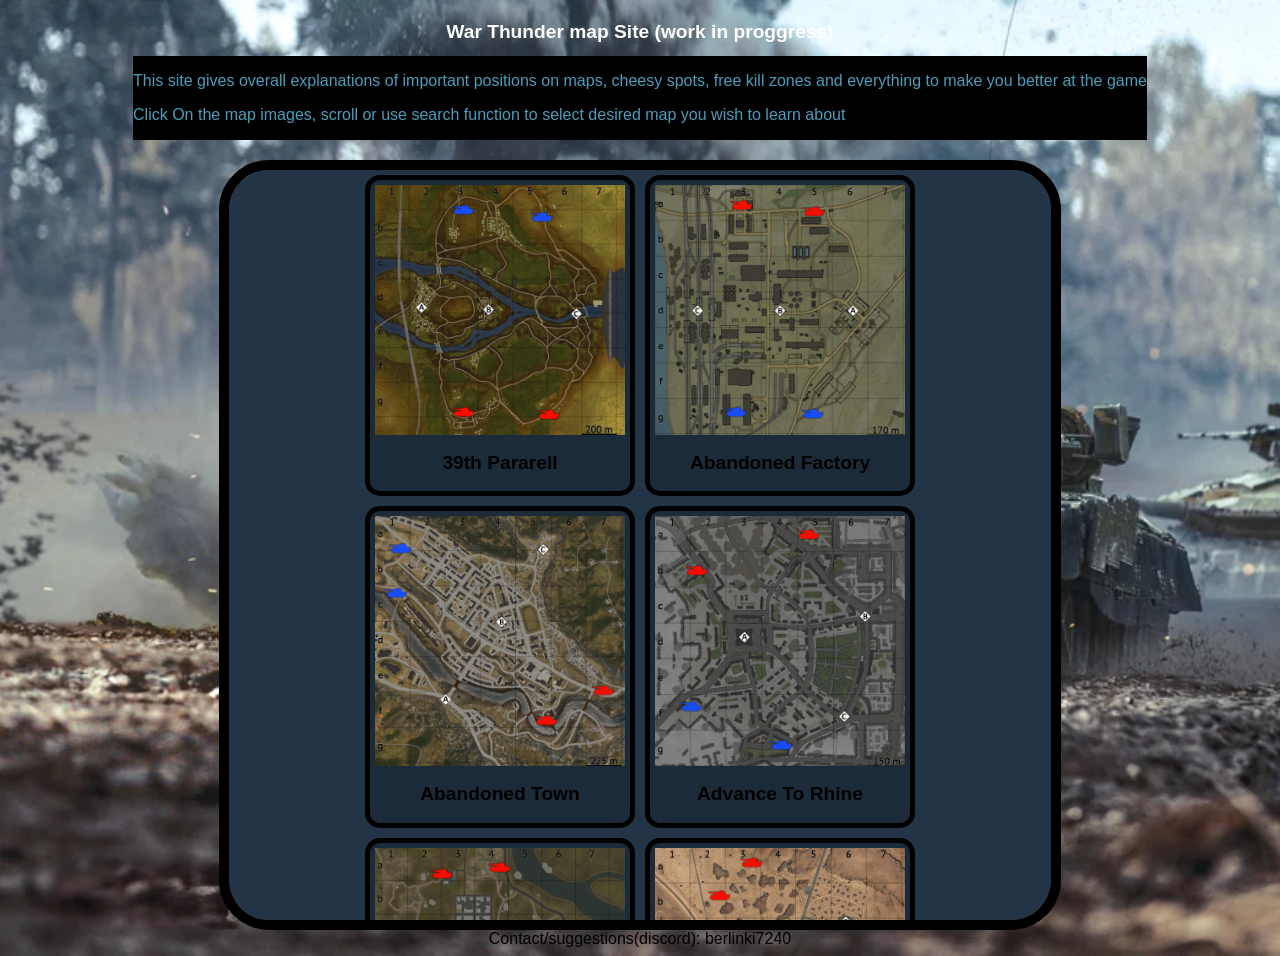
==== index.html @ 93abe5cc "Add files via upload" ====
<!DOCTYPE html>
<html lang="en">
<head>
    <meta charset="UTF-8">
    <meta name="viewport" content="width=device-width, initial-scale=1.0">
    <title>WT Map info</title>
    <link rel="stylesheet" href="style.css">
</head>
<body>
    <header>
        <h1>War Thunder map Site (work in proggress)</h1>
        
    </header>
    <nav><p>This site gives overall explanations of important positions on maps, cheesy spots, free kill zones and everything to make you better at the game</p>
        <p>Click On the map images, scroll or use search function to select desired map you wish to learn about</p></nav>
    <main>
        
            <div class="flexbox">
                <img src="images/38thPararrel.png" alt="38thPararrel">
                <h1>39th Pararell</h1>
            </div>
            <div class="flexbox">
                <img src="images/AbandonedFactory.png" alt="AbandonedFactory">
                <h1>Abandoned Factory</h1>
            </div>
            <div class="flexbox">
                <img src="images/AbandonedTown.png" alt="AbandonedTown">
                <h1>Abandoned Town</h1>
            </div>
            <div class="flexbox">
                <img src="images/AdvanceToRhine.png" alt="AdvanceToRhine">
                <h1>Advance To Rhine</h1>
            </div>
            <div class="flexbox">
                <img src="images/Alaska.png" alt="Alaska">
                <h1>Alaska</h1>
            </div>
            <div class="flexbox">
                <img src="images/AmericanDesert.png" alt="AmericanDeser">
                <h1>American Desert</h1>
            </div>
            <div class="flexbox">
                <img src="images/AralSea.png" alt="AralSea">
                <h1>Aral Sea</h1>
            </div>
            <div class="flexbox">
                <img src="images/ArcticPier.png" alt="ArcticPier"> 
                <h1>Arctic Pier</h1>
            </div>
            <div class="flexbox">
                <img src="images/ArcticPolarBase.png" alt="ArcticPolarBase">
                <h1>Arctic Polar Base</h1>
            </div>
            <div class="flexbox">
                <img src="images/Ardenes1.png" alt="Ardenes1">
                <h1>Ardenes #1</h1>
            </div>
            <div class="flexbox">
                <img src="images/Ardenes2.png" alt="Ardenes2">
                <h1>Ardenes #2</h1>
            </div>
            <div class="flexbox">
                <img src="images/AshRIver.png" alt="AshRIver">
                <h1>Ash River</h1>
            </div>
            <div class="flexbox">
                <img src="images/Attica.png" alt="Attica">
                <h1>Attica</h1>
            </div>
            <div class="flexbox">
                <img src="images/Berlin.png" alt="Berlin">
                <h1>Berlin</h1>
            </div>
            <div class="flexbox">
                <img src="images/Breslau.png" alt="Breslau">
                <h1>Breslau</h1>
            </div>
            <div class="flexbox">
                <img src="images/Campania.png" alt="Campania">
                <h1>Campania</h1>
            </div>
            <div class="flexbox">
                <img src="images/CargoPort.png" alt="CargoPort">
                <h1>Caego Port</h1>
            </div>
            <div class="flexbox">
                <img src="images/Carpatians.png" alt="Carpatians">
                <h1>Carpatians</h1>
            </div>
            <div class="flexbox">
                <img src="images/EasternEurope.png" alt="EasternEurope">
                <h1>Easter Europe</h1>
            </div>
            <div class="flexbox">
                <img src="images/EuropeanProvince.png" alt="EuropeanProvince">
                <h1>European Province</h1>
            </div>
            <div class="flexbox">
                <img src="images/FieldsOfNormandy.png" alt="FieldsOfNormandy">
                <h1>Fields Of Normandy</h1>
            </div>
            <div class="flexbox">
                <img src="images/FieldsOfPoland.png" alt="FieldsOfPoland">
                <h1>Fields Of Poland</h1>
            </div>
            <div class="flexbox">
                <img src="images/Finland.png" alt="Finland">
                <h1>Finland</h1>
            </div>
            <div class="flexbox">
                <img src="images/FireArc1.png" alt="FireArc1">
                <h1>Fire Arc #1</h1>
            </div>
            <div class="flexbox">
                <img src="images/FireArc2.png" alt="FireArc2">
                <h1>Fire Arc #2</h1>
            </div>
            <div class="flexbox">
                <img src="images/Flanders.png" alt="Flanders">
                <h1>Flanders</h1>
            </div>
            <div class="flexbox">
                <img src="images/FrozenPass.png" alt="FrozenPass">
                <h1>Frozen Pass</h1>
            </div>
            <div class="flexbox">
                <img src="images/Fulda1.png" alt="Fulda1">
                <h1>Fulda #1</h1>
            </div>
            <div class="flexbox">
                <img src="images/Fulda2.png" alt="Fulda2">
                <h1>Fulda #2</h1>
            </div>
            <div class="flexbox">
                <img src="images/GerForest1.png" alt="GerForest1">
                <h2>Battle of Hurtgen Forest #1</h2>
            </div>
            <div class="flexbox">
                <img src="images/GerForest2.png" alt="GerForest2">
                <h2>Battle of Hurtgen Forest #2</h2>
            </div>
            <div class="flexbox">
                <img src="images/GoldenQuarry1.png" alt="GoldenQuarry1">
                <h1>Golden Quarry #1</h1>
            </div>
            <div class="flexbox">
                <img src="images/GoldenQuarry2.png" alt="GoldenQuarry2">
                <h1>Golden Quarry #2</h1>
            </div>
            <div class="flexbox">
                <img src="images/IberianCastle.png" alt="IberianCastle">
                <h1>Iberian Castle</h1>
            </div>
            <div class="flexbox">
                <img src="images/Japan.png" alt="Japan">
                <h1>Japan</h1>
            </div>
            <div class="flexbox">
                <img src="images/Jungle.png" alt="Jungle">
                <h1>Jungle</h1>
            </div>
            <div class="flexbox">
                <img src="images/Karelia.png" alt="Karelia">
                <h1>Karelia</h1>
            </div>
            <div class="flexbox">
                <img src="images/Kuban.png" alt="Kuban">
                <h1>Kuban</h1>
            </div>
            <div class="flexbox">
                <img src="images/MaginotLine1.png" alt="MaginotLine1">
                <h1>Maginot Line #1</h1>
            </div>
            <div class="flexbox">
                <img src="images/MaginotLine2.png" alt="MaginotLine2">
                <h1>Maginot Line #2</h1>
            </div>
            <div class="flexbox">
                <img src="images/MiddleEast.png" alt="MiddleEast">
                <h1>Middle East</h1>
            </div>
            <div class="flexbox">
                <img src="images/Mozdok1.png" alt="Mozdok1">
                <h1>Mozdok #1</h1>
            </div>
            <div class="flexbox">
                <img src="images/Mozdok2.png" alt="Mozdok2">
                <h1>Mozdok #2</h1>
            </div>
            <div class="flexbox">
                <img src="images/Normandy.png" alt="Normandy">
                <h1>Normandy</h1>
            </div>
            <div class="flexbox">
                <img src="images/NorthHolland1.png" alt="NorthHolland1">
                <h1>North Holland #1</h1>
            </div>
            <div class="flexbox">
                <img src="images/NorthHolland2.png" alt="NorthHolland2">
                <h1>North Holland #2</h1>
            </div>
            <div class="flexbox">
                <img src="images/Poland.png" alt="Poland">
                <h1>Poland</h1>
            </div>
            <div class="flexbox">
                <img src="images/Pradesh1.png" alt="Pradesh1">
                <h1>Pradesh #1</h1>
            </div>
            <div class="flexbox">
                <img src="images/Pradesh2.png" alt="Pradesh2">
                <h1>Pradesh #2</h1>
            </div>
            <div class="flexbox">
                <img src="images/RedDesert.png" alt="RedDesert">
                <h1>Red Desert</h1>
            </div>
            <div class="flexbox">
                <img src="images/SandsOfSInai.png" alt="SandsOfSInai">
                <h1>Sands Of Sinai</h1>
            </div>
            <div class="flexbox">
                <img src="images/SecondBattleOf.png" alt="SecondBattleOf">
                <h3>Second Battle of El Alamein #1</h3>
            </div>
            <div class="flexbox">
                <img src="images/SecondBattleOf2.png" alt="SecondBattleOf2">
                <h3>Second Battle of El Alamein #2</h3>
            </div>
            <div class="flexbox">
                <img src="images/Seversk.png" alt="Seversk">
                <h1>Seversk</h1>
            </div>
            <div class="flexbox">
                <img src="images/Sinai.png" alt="Sinai">
                <h1>Sinai</h1>
            </div>
            <div class="flexbox">
                <img src="images/SorroundingsOfVOlokolamsk.png" alt="SorroundingsOfVOlokolamsk">
                <h3>Sorroundings Of Volokolamsk</h3>
            </div>
            <div class="flexbox">
                <img src="images/SpacePort.png" alt="SpacePort">
                <h1>Space Port</h1>
            </div>
            <div class="flexbox">
                <img src="images/Stalingrad.png" alt="Stalingrad">
                <h1>Stalingrad</h1>
            </div>
            <div class="flexbox">
                <img src="images/SunCity.png" alt="SunCity">
                <h1>Sun City</h1>
            </div>
            <div class="flexbox">
                <img src="images/Sweden.png" alt="Sweden">
                <h1>Sweden</h1>
            </div>
            <div class="flexbox">
                <img src="images/TestSite.png" alt="TestSite">
                <h1>Test Site</h1>
            </div>
            <div class="flexbox">
                <img src="images/Tunesia1.png" alt="Tunesia1">
                <h1>Tunesia #1</h1>
            </div>
            <div class="flexbox">
                <img src="images/Tunesia2.png" alt="Tunesia2">
                <h1>Tunesia #2</h1>
            </div>
            <div class="flexbox">
                <img src="images/Vietnam1.png" alt="Vietnam1">
                <h1>Vietnam #1</h1>
            </div>
            <div class="flexbox">
                <img src="images/Vietnam2.png" alt="Vietnam2">
                <h1>Vietnam #2</h1>
            </div>
            <div class="flexbox">
                <img src="images/Volokolamsk.png" alt="Volokolamsk">
                <h1>Volokolamsk</h1>
            </div>
    </main>
    <footer>Contact/suggestions(discord): berlinki7240 </footer>
    
</body>
</html>
---- style.css ----
*{
    font-family: Verdana, Geneva, Tahoma, sans-serif;
}
img{
    width: 250px;
    height: 250px;
}
main{
    display: flex;
    flex-wrap: wrap;
    justify-content: center;
    width: 65%;
    height: 750px;
    border: 10px solid black;
    border-radius: 50px;
    overflow-y: auto;
    scrollbar-width: auto;
    background-color: #243447;
    
}

.flexbox{
    padding: 5px;
    margin: 5px;
    border: 5px solid black;
    border-radius: 15px;
    background-color: #1c2b3a;
    
}
h1,h2,h3{
    text-align: center;
    font-size: 90%;
    font-size: larger;
}
body{
    display: flex;
    flex-direction: column;
    align-items: center;
    background-image: url("/images/gojda.png");
    background-size: cover;
}

.flexbox h2,h3{
    font-size: 70%;
}
nav{
    background-color: black;
    color: #4a9ebb;
    margin-bottom: 20px;
    width: auto;
}
header{
    color: white;
}
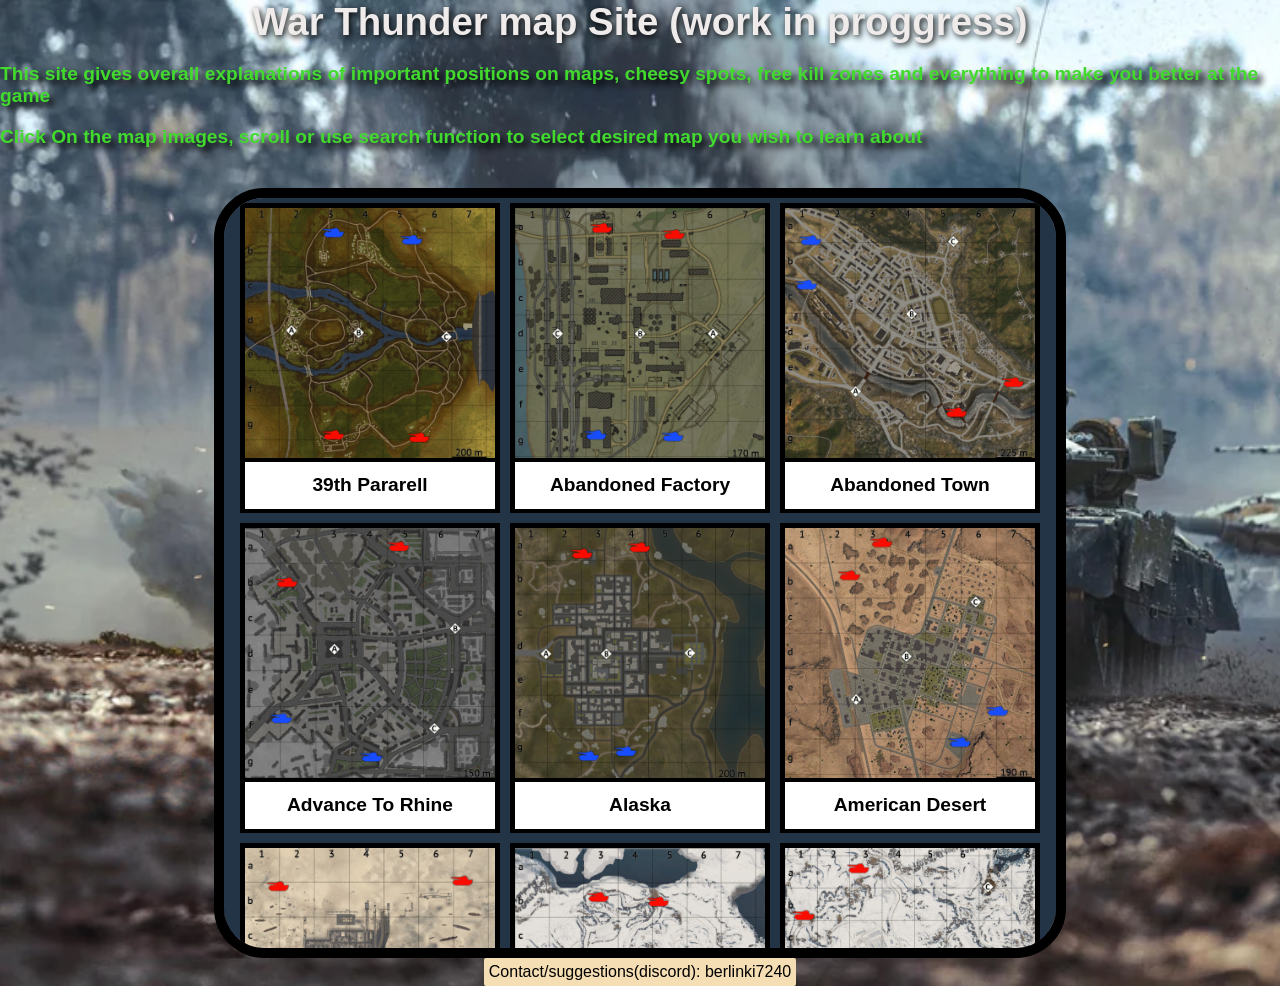
==== commit d9aad0c6: "Add files via upload wowieee another version" ====
--- a/index.html
+++ b/index.html
@@ -13,7 +13,8 @@
     </header>
     <nav><p>This site gives overall explanations of important positions on maps, cheesy spots, free kill zones and everything to make you better at the game</p>
         <p>Click On the map images, scroll or use search function to select desired map you wish to learn about</p></nav>
-    <main>
+    <div id="wrapper">
+        <main>
         
             <div class="flexbox">
                 <img src="images/38thPararrel.png" alt="38thPararrel">
@@ -280,6 +281,7 @@
                 <h1>Volokolamsk</h1>
             </div>
     </main>
+    </div>
     <footer>Contact/suggestions(discord): berlinki7240 </footer>
     
 </body>
--- a/style.css
+++ b/style.css
@@ -9,27 +9,20 @@
     display: flex;
     flex-wrap: wrap;
     justify-content: center;
-    width: 65%;
-    height: 750px;
-    border: 10px solid black;
-    border-radius: 50px;
-    overflow-y: auto;
-    scrollbar-width: auto;
+    width: 100%;
+    height: 100%;
     background-color: #243447;
-    
+    overflow: auto;
 }
 
 .flexbox{
-    padding: 5px;
+    height: 300px;
     margin: 5px;
     border: 5px solid black;
-    border-radius: 15px;
-    background-color: #1c2b3a;
-    
+    background-color: black;
 }
 h1,h2,h3{
     text-align: center;
-    font-size: 90%;
     font-size: larger;
 }
 body{
@@ -38,17 +31,56 @@
     align-items: center;
     background-image: url("/images/gojda.png");
     background-size: cover;
+    margin: 0px;
+    padding: 0px;
 }
 
 .flexbox h2,h3{
     font-size: 70%;
 }
 nav{
-    background-color: black;
-    color: #4a9ebb;
+    color: rgb(65, 218, 45);
     margin-bottom: 20px;
     width: auto;
+    font-size: larger;
+    font-weight: 700;
+    text-shadow: 5px 5px 7px rgba(0, 0, 0, 1);
+    text-shadow: 4px 5px 7px rgba(0, 0, 0, 1);
+    text-shadow: 5px 5px 7px rgba(0, 0, 0, 1);
+    text-shadow: 2px 5px 7px rgba(0, 0, 0, 1);
+    text-shadow: 5px 6px 7px rgba(0, 0, 0, 1);
+    text-shadow: 5px 5px 6px rgba(0, 0, 0, 1);
+  
 }
 header{
-    color: white;
+    color: rgb(240, 235, 235);;
+    font-size: xx-large;
+    text-shadow: 2px 2px 6px rgba(0, 0, 0, 1);
+}
+#wrapper{
+    width: 65%;
+    height: 750px;
+    border: 10px solid black;
+    border-radius: 50px;
+    overflow: hidden;
+}
+footer{
+    background-color: wheat;
+    border: 5px solid wheat;
+    border-radius: 2px;
+}
+
+main h1,h2,h3{
+    background-color: white;
+    height: 35px;
+    margin: auto;
+    padding-top: 12px;
+}
+h3,h2{
+    font-size: 80%;
+}
+
+h1{
+    padding: 0px;
+    margin: 0px;
 }
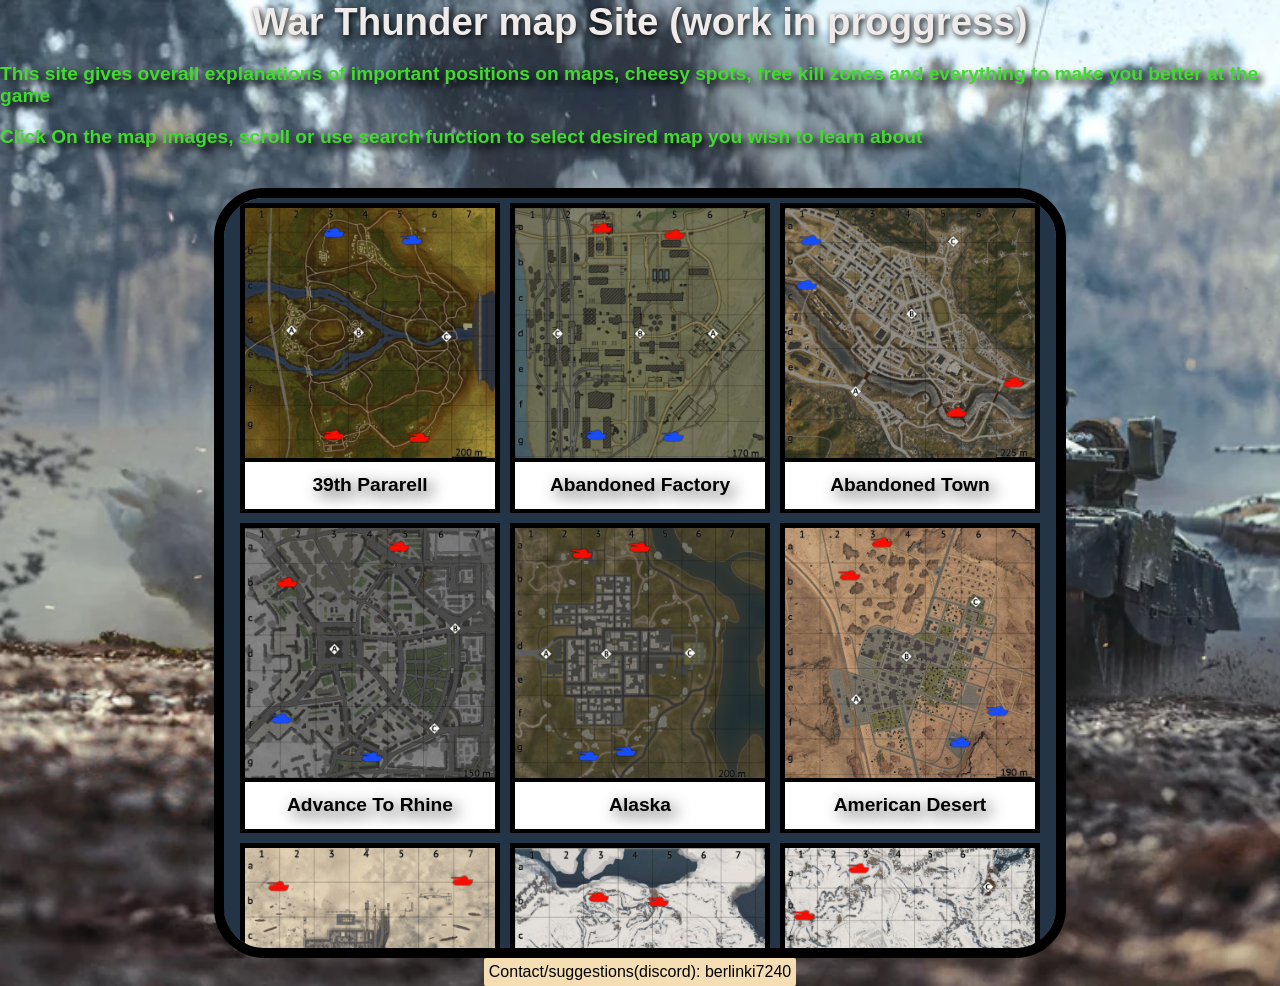
==== commit 07b52d1a: "Add files via upload" ====
--- a/index.html
+++ b/index.html
@@ -2,7 +2,7 @@
 <html lang="en">
 <head>
     <meta charset="UTF-8">
-    <meta name="viewport" content="width=device-width, initial-scale=1.0">
+    <meta name="viewport" content="width=device-width, initial-scale=1.5">
     <title>WT Map info</title>
     <link rel="stylesheet" href="style.css">
 </head>
--- a/style.css
+++ b/style.css
@@ -29,7 +29,7 @@
     display: flex;
     flex-direction: column;
     align-items: center;
-    background-image: url("/images/gojda.png");
+    background-image: url("images/gojda.png");
     background-size: cover;
     margin: 0px;
     padding: 0px;
@@ -45,11 +45,7 @@
     font-size: larger;
     font-weight: 700;
     text-shadow: 5px 5px 7px rgba(0, 0, 0, 1);
-    text-shadow: 4px 5px 7px rgba(0, 0, 0, 1);
-    text-shadow: 5px 5px 7px rgba(0, 0, 0, 1);
-    text-shadow: 2px 5px 7px rgba(0, 0, 0, 1);
-    text-shadow: 5px 6px 7px rgba(0, 0, 0, 1);
-    text-shadow: 5px 5px 6px rgba(0, 0, 0, 1);
+    
   
 }
 header{
@@ -75,6 +71,7 @@
     height: 35px;
     margin: auto;
     padding-top: 12px;
+       text-shadow: 5px 5px 15px rgba(0, 0, 0, 0.8);
 }
 h3,h2{
     font-size: 80%;
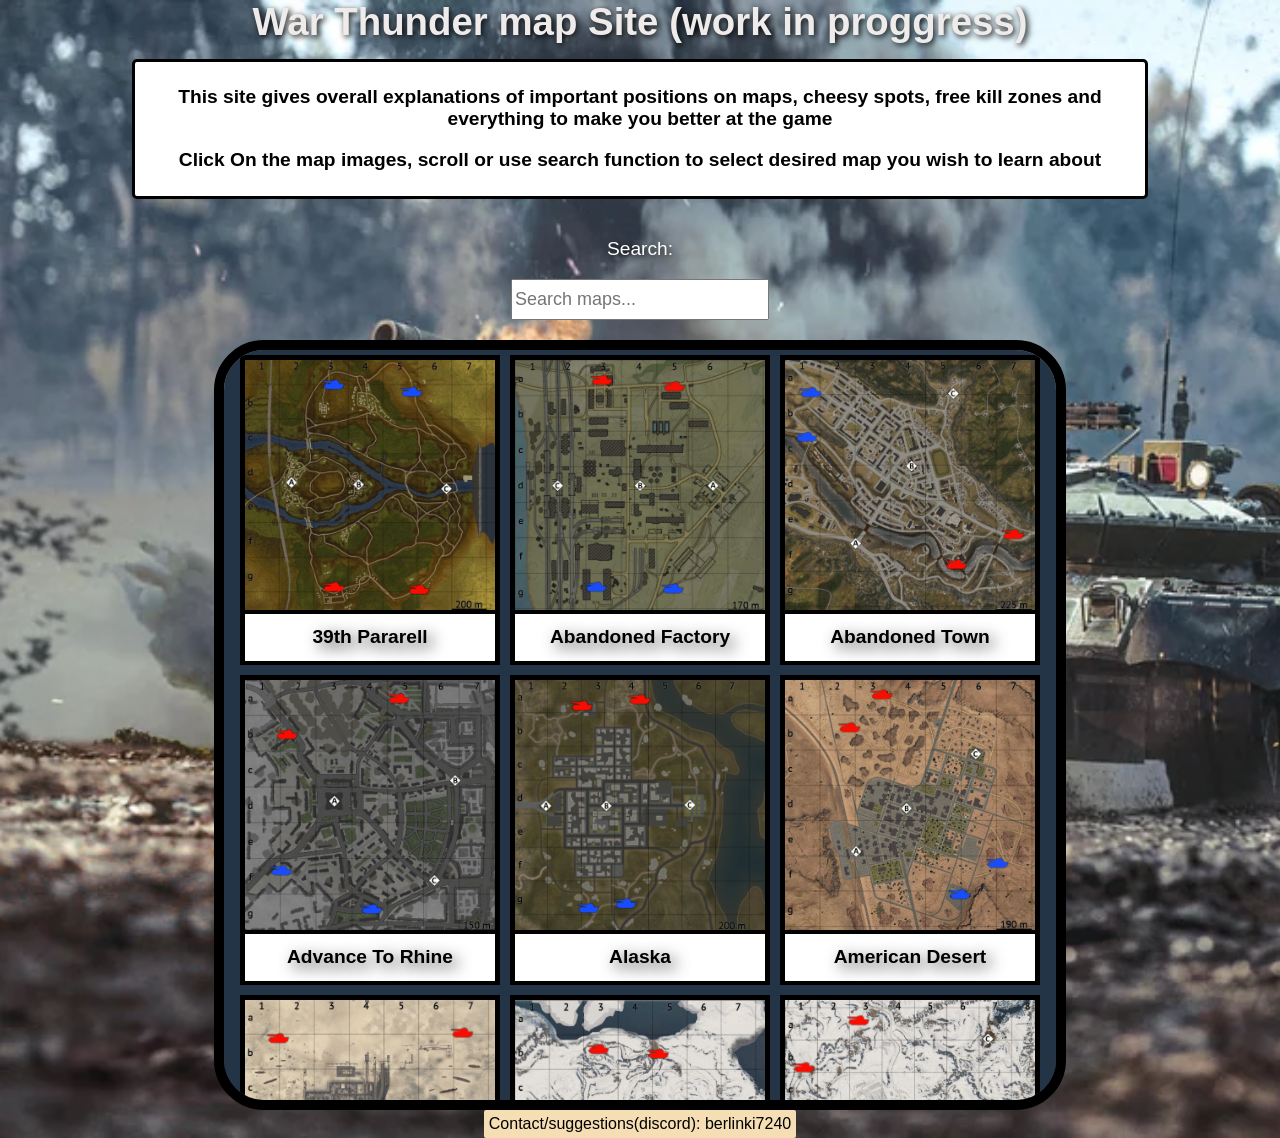
==== commit f25537f9: "Add files via upload" ====
--- a/index.html
+++ b/index.html
@@ -2,7 +2,7 @@
 <html lang="en">
 <head>
     <meta charset="UTF-8">
-    <meta name="viewport" content="width=device-width, initial-scale=1.5">
+    <meta name="viewport" content="width=device-width, initial-scale=1.0">
     <title>WT Map info</title>
     <link rel="stylesheet" href="style.css">
 </head>
@@ -12,7 +12,27 @@
         
     </header>
     <nav><p>This site gives overall explanations of important positions on maps, cheesy spots, free kill zones and everything to make you better at the game</p>
-        <p>Click On the map images, scroll or use search function to select desired map you wish to learn about</p></nav>
+        <p>Click On the map images, scroll or use search function to select desired map you wish to learn about</p>
+    </nav>
+    <div id="searchDiv">
+        <p>Search:</p><input type="text" id="searchInput" placeholder="Search maps..." onkeyup="searchMaps()">
+        <script>
+    function searchMaps() {
+    const input = document.getElementById('searchInput').value.toLowerCase();
+    const cards = document.querySelectorAll('.flexbox');
+
+    cards.forEach(card => {
+        const heading = card.querySelector('h1, h2, h3').textContent.toLowerCase();
+        if (heading.includes(input)) {
+            card.style.display = 'block';
+        } else {
+            card.style.display = 'none';
+        }
+    });
+}
+
+        </script>
+        </div>
     <div id="wrapper">
         <main>
         
--- a/style.css
+++ b/style.css
@@ -39,14 +39,18 @@
     font-size: 70%;
 }
 nav{
-    color: rgb(65, 218, 45);
+    color: black;
     margin-bottom: 20px;
     width: auto;
     font-size: larger;
     font-weight: 700;
-    text-shadow: 5px 5px 7px rgba(0, 0, 0, 1);
-    
-  
+    border: 3px solid black;
+    background-color: white;
+    margin-top: 15px;
+    padding: 5px;
+    border-radius: 5px;
+    width: 1000px;
+    text-align: center;
 }
 header{
     color: rgb(240, 235, 235);;
@@ -80,4 +84,20 @@
 h1{
     padding: 0px;
     margin: 0px;
+}
+
+#searchDiv{
+    text-align: center;
+    font-size: larger;
+    padding-bottom: 20px;
+
+}
+input{
+    width: 250px;
+    height: 35px;
+    font-size: large;
+}
+#searchDiv p{
+    color: white;
+    text-shadow: 2px 2px 6px rgba(0, 0, 0, 1);
 }
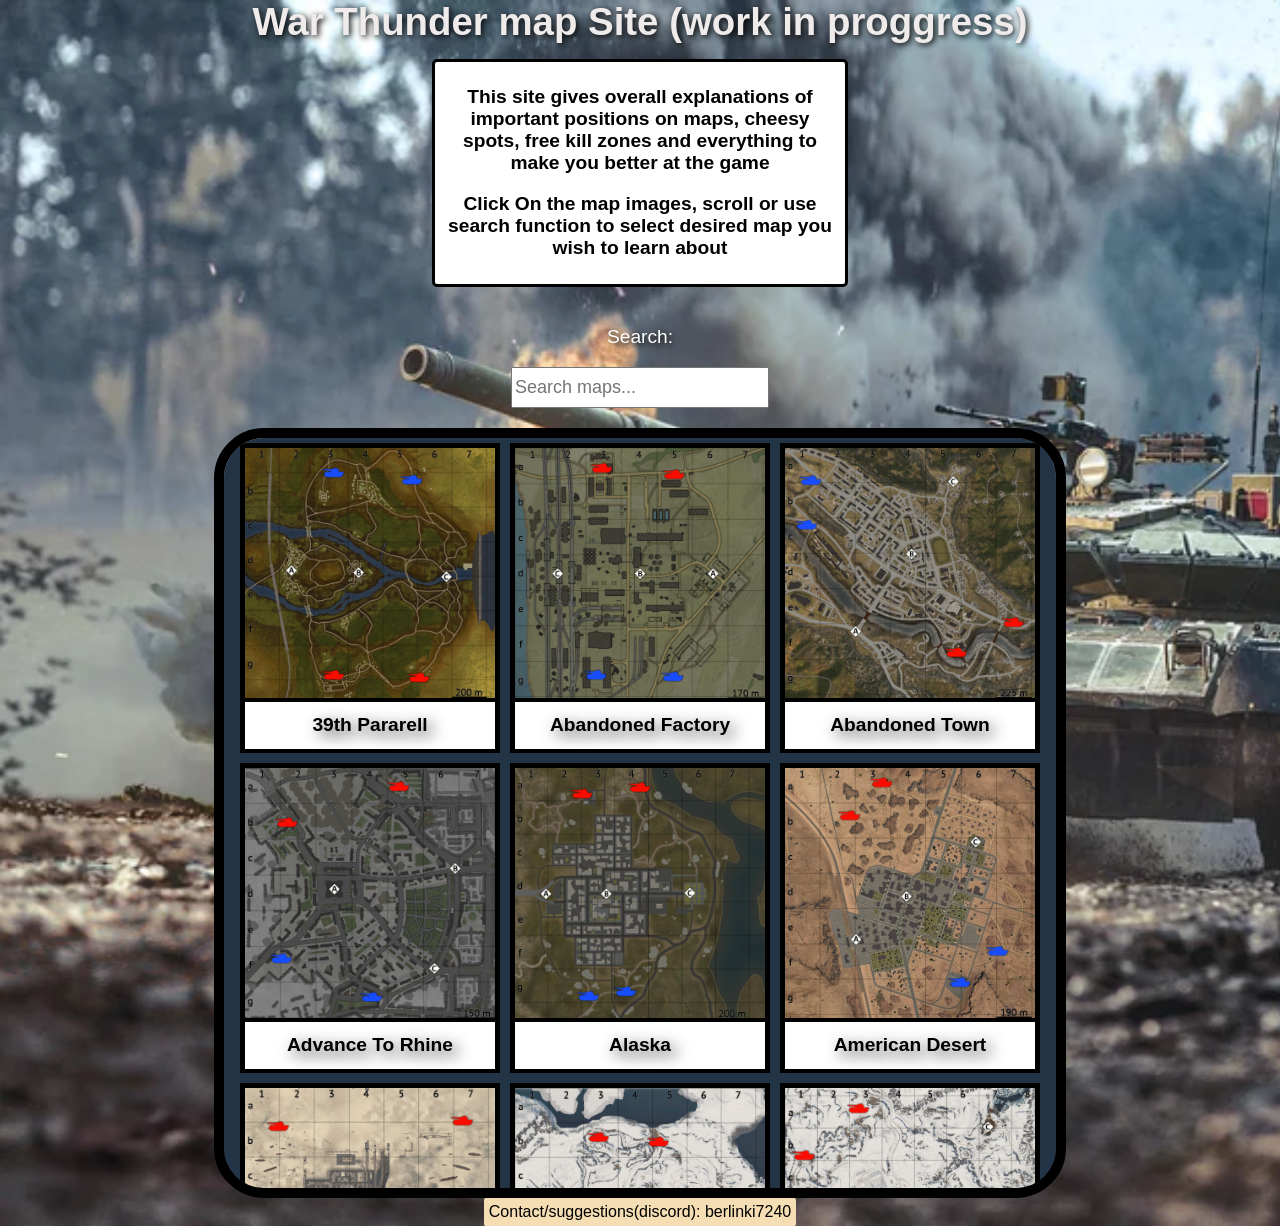
==== commit 0fc72ef4: "Add files via upload" ====
--- a/index.html
+++ b/index.html
@@ -35,271 +35,402 @@
         </div>
     <div id="wrapper">
         <main>
-        
+            <a href="">
             <div class="flexbox">
                 <img src="images/38thPararrel.png" alt="38thPararrel">
                 <h1>39th Pararell</h1>
             </div>
+            </a>
+            <a href="">
             <div class="flexbox">
                 <img src="images/AbandonedFactory.png" alt="AbandonedFactory">
                 <h1>Abandoned Factory</h1>
             </div>
+            </a>
+            <a href="">
             <div class="flexbox">
                 <img src="images/AbandonedTown.png" alt="AbandonedTown">
                 <h1>Abandoned Town</h1>
             </div>
+            </a>
+            <a href="">
             <div class="flexbox">
                 <img src="images/AdvanceToRhine.png" alt="AdvanceToRhine">
                 <h1>Advance To Rhine</h1>
             </div>
+            </a>
+            <a href="">
             <div class="flexbox">
                 <img src="images/Alaska.png" alt="Alaska">
                 <h1>Alaska</h1>
             </div>
+            </a>
+            <a href="">
             <div class="flexbox">
                 <img src="images/AmericanDesert.png" alt="AmericanDeser">
                 <h1>American Desert</h1>
             </div>
+            </a>
+            <a href="">
             <div class="flexbox">
                 <img src="images/AralSea.png" alt="AralSea">
                 <h1>Aral Sea</h1>
             </div>
+            </a>
+            <a href="">
             <div class="flexbox">
                 <img src="images/ArcticPier.png" alt="ArcticPier"> 
                 <h1>Arctic Pier</h1>
             </div>
+            </a>
+            <a href="">
             <div class="flexbox">
                 <img src="images/ArcticPolarBase.png" alt="ArcticPolarBase">
                 <h1>Arctic Polar Base</h1>
             </div>
+            </a>
+            <a href="">
             <div class="flexbox">
                 <img src="images/Ardenes1.png" alt="Ardenes1">
                 <h1>Ardenes #1</h1>
             </div>
+            </a>
+            <a href="">
             <div class="flexbox">
                 <img src="images/Ardenes2.png" alt="Ardenes2">
                 <h1>Ardenes #2</h1>
             </div>
+            </a>
+            <a href="">
             <div class="flexbox">
                 <img src="images/AshRIver.png" alt="AshRIver">
                 <h1>Ash River</h1>
             </div>
+            </a>
+            <a href="">
             <div class="flexbox">
                 <img src="images/Attica.png" alt="Attica">
                 <h1>Attica</h1>
             </div>
+            </a>
+            <a href="">
             <div class="flexbox">
                 <img src="images/Berlin.png" alt="Berlin">
                 <h1>Berlin</h1>
             </div>
+            </a>
+            <a href="">
             <div class="flexbox">
                 <img src="images/Breslau.png" alt="Breslau">
                 <h1>Breslau</h1>
             </div>
+            </a>
+            <a href="">
             <div class="flexbox">
                 <img src="images/Campania.png" alt="Campania">
                 <h1>Campania</h1>
             </div>
+            </a>
+            <a href="">
             <div class="flexbox">
                 <img src="images/CargoPort.png" alt="CargoPort">
                 <h1>Caego Port</h1>
             </div>
+            </a>
+            <a href="">
             <div class="flexbox">
                 <img src="images/Carpatians.png" alt="Carpatians">
                 <h1>Carpatians</h1>
             </div>
+            </a>
+            <a href="">
             <div class="flexbox">
                 <img src="images/EasternEurope.png" alt="EasternEurope">
                 <h1>Easter Europe</h1>
             </div>
+            </a>
+            <a href="">
             <div class="flexbox">
                 <img src="images/EuropeanProvince.png" alt="EuropeanProvince">
                 <h1>European Province</h1>
             </div>
+            </a>
+            <a href="">
             <div class="flexbox">
                 <img src="images/FieldsOfNormandy.png" alt="FieldsOfNormandy">
                 <h1>Fields Of Normandy</h1>
             </div>
+            </a>
+            <a href="">
             <div class="flexbox">
                 <img src="images/FieldsOfPoland.png" alt="FieldsOfPoland">
                 <h1>Fields Of Poland</h1>
             </div>
+            </a>
+            <a href="">
             <div class="flexbox">
                 <img src="images/Finland.png" alt="Finland">
                 <h1>Finland</h1>
             </div>
+            </a>
+            <a href="">
             <div class="flexbox">
                 <img src="images/FireArc1.png" alt="FireArc1">
                 <h1>Fire Arc #1</h1>
             </div>
+            </a>
+            <a href="">
             <div class="flexbox">
                 <img src="images/FireArc2.png" alt="FireArc2">
                 <h1>Fire Arc #2</h1>
             </div>
+            </a>
+            <a href="">
             <div class="flexbox">
                 <img src="images/Flanders.png" alt="Flanders">
                 <h1>Flanders</h1>
             </div>
+            </a>
+            <a href="">
             <div class="flexbox">
                 <img src="images/FrozenPass.png" alt="FrozenPass">
                 <h1>Frozen Pass</h1>
             </div>
+            </a>
+            <a href="">
             <div class="flexbox">
                 <img src="images/Fulda1.png" alt="Fulda1">
                 <h1>Fulda #1</h1>
             </div>
+            </a>
+            <a href="">
             <div class="flexbox">
                 <img src="images/Fulda2.png" alt="Fulda2">
                 <h1>Fulda #2</h1>
             </div>
+            </a>
+            <a href="">
             <div class="flexbox">
                 <img src="images/GerForest1.png" alt="GerForest1">
                 <h2>Battle of Hurtgen Forest #1</h2>
             </div>
+            </a>
+            <a href="">
             <div class="flexbox">
                 <img src="images/GerForest2.png" alt="GerForest2">
                 <h2>Battle of Hurtgen Forest #2</h2>
             </div>
+            </a>
+            <a href="">
             <div class="flexbox">
                 <img src="images/GoldenQuarry1.png" alt="GoldenQuarry1">
                 <h1>Golden Quarry #1</h1>
             </div>
+            </a>
+            <a href="">
             <div class="flexbox">
                 <img src="images/GoldenQuarry2.png" alt="GoldenQuarry2">
                 <h1>Golden Quarry #2</h1>
             </div>
+            </a>
+            <a href="">
             <div class="flexbox">
                 <img src="images/IberianCastle.png" alt="IberianCastle">
                 <h1>Iberian Castle</h1>
             </div>
+            </a>
+            <a href="">
             <div class="flexbox">
                 <img src="images/Japan.png" alt="Japan">
                 <h1>Japan</h1>
             </div>
+            </a>
+            <a href="">
             <div class="flexbox">
                 <img src="images/Jungle.png" alt="Jungle">
                 <h1>Jungle</h1>
             </div>
+            </a>
+            <a href="">
             <div class="flexbox">
                 <img src="images/Karelia.png" alt="Karelia">
                 <h1>Karelia</h1>
             </div>
+            </a>
+            <a href="">
             <div class="flexbox">
                 <img src="images/Kuban.png" alt="Kuban">
                 <h1>Kuban</h1>
             </div>
+            </a>
+            <a href="">
             <div class="flexbox">
                 <img src="images/MaginotLine1.png" alt="MaginotLine1">
                 <h1>Maginot Line #1</h1>
             </div>
+            </a>
+            <a href="">
             <div class="flexbox">
                 <img src="images/MaginotLine2.png" alt="MaginotLine2">
                 <h1>Maginot Line #2</h1>
             </div>
+            </a>
+            <a href="">
             <div class="flexbox">
                 <img src="images/MiddleEast.png" alt="MiddleEast">
                 <h1>Middle East</h1>
             </div>
+            </a>
+            <a href="">
             <div class="flexbox">
                 <img src="images/Mozdok1.png" alt="Mozdok1">
                 <h1>Mozdok #1</h1>
             </div>
+            </a>
+            <a href="">
             <div class="flexbox">
                 <img src="images/Mozdok2.png" alt="Mozdok2">
                 <h1>Mozdok #2</h1>
             </div>
+            </a>
+            <a href="">
             <div class="flexbox">
                 <img src="images/Normandy.png" alt="Normandy">
                 <h1>Normandy</h1>
             </div>
+            </a>
+            <a href="">
             <div class="flexbox">
                 <img src="images/NorthHolland1.png" alt="NorthHolland1">
                 <h1>North Holland #1</h1>
             </div>
+            </a>
+            <a href="">
             <div class="flexbox">
                 <img src="images/NorthHolland2.png" alt="NorthHolland2">
                 <h1>North Holland #2</h1>
             </div>
+            </a>
+            <a href="">
             <div class="flexbox">
                 <img src="images/Poland.png" alt="Poland">
                 <h1>Poland</h1>
             </div>
+            </a>
+            <a href="">
             <div class="flexbox">
                 <img src="images/Pradesh1.png" alt="Pradesh1">
                 <h1>Pradesh #1</h1>
             </div>
+            </a>
+            <a href="">
             <div class="flexbox">
                 <img src="images/Pradesh2.png" alt="Pradesh2">
                 <h1>Pradesh #2</h1>
             </div>
+            </a>
+            <a href="">
             <div class="flexbox">
                 <img src="images/RedDesert.png" alt="RedDesert">
                 <h1>Red Desert</h1>
             </div>
+            </a>
+            <a href="">
             <div class="flexbox">
                 <img src="images/SandsOfSInai.png" alt="SandsOfSInai">
                 <h1>Sands Of Sinai</h1>
             </div>
+            </a>
+            <a href="">
             <div class="flexbox">
                 <img src="images/SecondBattleOf.png" alt="SecondBattleOf">
                 <h3>Second Battle of El Alamein #1</h3>
             </div>
+            </a>
+            <a href="">
             <div class="flexbox">
                 <img src="images/SecondBattleOf2.png" alt="SecondBattleOf2">
                 <h3>Second Battle of El Alamein #2</h3>
             </div>
+            </a>
+            <a href="">
             <div class="flexbox">
                 <img src="images/Seversk.png" alt="Seversk">
                 <h1>Seversk</h1>
             </div>
+            </a>
+            <a href="">
             <div class="flexbox">
                 <img src="images/Sinai.png" alt="Sinai">
                 <h1>Sinai</h1>
             </div>
+            </a>
+            <a href="">
             <div class="flexbox">
                 <img src="images/SorroundingsOfVOlokolamsk.png" alt="SorroundingsOfVOlokolamsk">
                 <h3>Sorroundings Of Volokolamsk</h3>
             </div>
+            </a>
+            <a href="">
             <div class="flexbox">
                 <img src="images/SpacePort.png" alt="SpacePort">
                 <h1>Space Port</h1>
             </div>
+            </a>
+            <a href="">
             <div class="flexbox">
                 <img src="images/Stalingrad.png" alt="Stalingrad">
                 <h1>Stalingrad</h1>
             </div>
+            </a>
+            <a href="">
             <div class="flexbox">
                 <img src="images/SunCity.png" alt="SunCity">
                 <h1>Sun City</h1>
             </div>
+            </a>
+            <a href="">
             <div class="flexbox">
                 <img src="images/Sweden.png" alt="Sweden">
                 <h1>Sweden</h1>
             </div>
+            </a>
+            <a href="">
             <div class="flexbox">
                 <img src="images/TestSite.png" alt="TestSite">
                 <h1>Test Site</h1>
             </div>
+            </a>
+            <a href="">
             <div class="flexbox">
                 <img src="images/Tunesia1.png" alt="Tunesia1">
                 <h1>Tunesia #1</h1>
             </div>
+            </a>
+            <a href="">
             <div class="flexbox">
                 <img src="images/Tunesia2.png" alt="Tunesia2">
                 <h1>Tunesia #2</h1>
             </div>
+            </a>
+            <a href="">
             <div class="flexbox">
                 <img src="images/Vietnam1.png" alt="Vietnam1">
                 <h1>Vietnam #1</h1>
             </div>
+            </a>
+            <a href="">
             <div class="flexbox">
                 <img src="images/Vietnam2.png" alt="Vietnam2">
                 <h1>Vietnam #2</h1>
             </div>
+            </a>
+            <a href="">
             <div class="flexbox">
                 <img src="images/Volokolamsk.png" alt="Volokolamsk">
                 <h1>Volokolamsk</h1>
             </div>
+            </a>
     </main>
     </div>
     <footer>Contact/suggestions(discord): berlinki7240 </footer>
--- a/style.css
+++ b/style.css
@@ -41,7 +41,6 @@
 nav{
     color: black;
     margin-bottom: 20px;
-    width: auto;
     font-size: larger;
     font-weight: 700;
     border: 3px solid black;
@@ -49,8 +48,8 @@
     margin-top: 15px;
     padding: 5px;
     border-radius: 5px;
-    width: 1000px;
     text-align: center;
+    width: 400px;
 }
 header{
     color: rgb(240, 235, 235);;
@@ -100,4 +99,16 @@
 #searchDiv p{
     color: white;
     text-shadow: 2px 2px 6px rgba(0, 0, 0, 1);
+}
+a{
+    color: black;
+    text-decoration: none;
+}
+.flexbox {
+    transition: 0.2s, 0.2s;  
+    cursor: pointer;
+}
+.flexbox:hover {
+    transform: scale(1.05);
+    box-shadow: 0 8px 25px rgba(0, 0, 0, 0.5);
 }
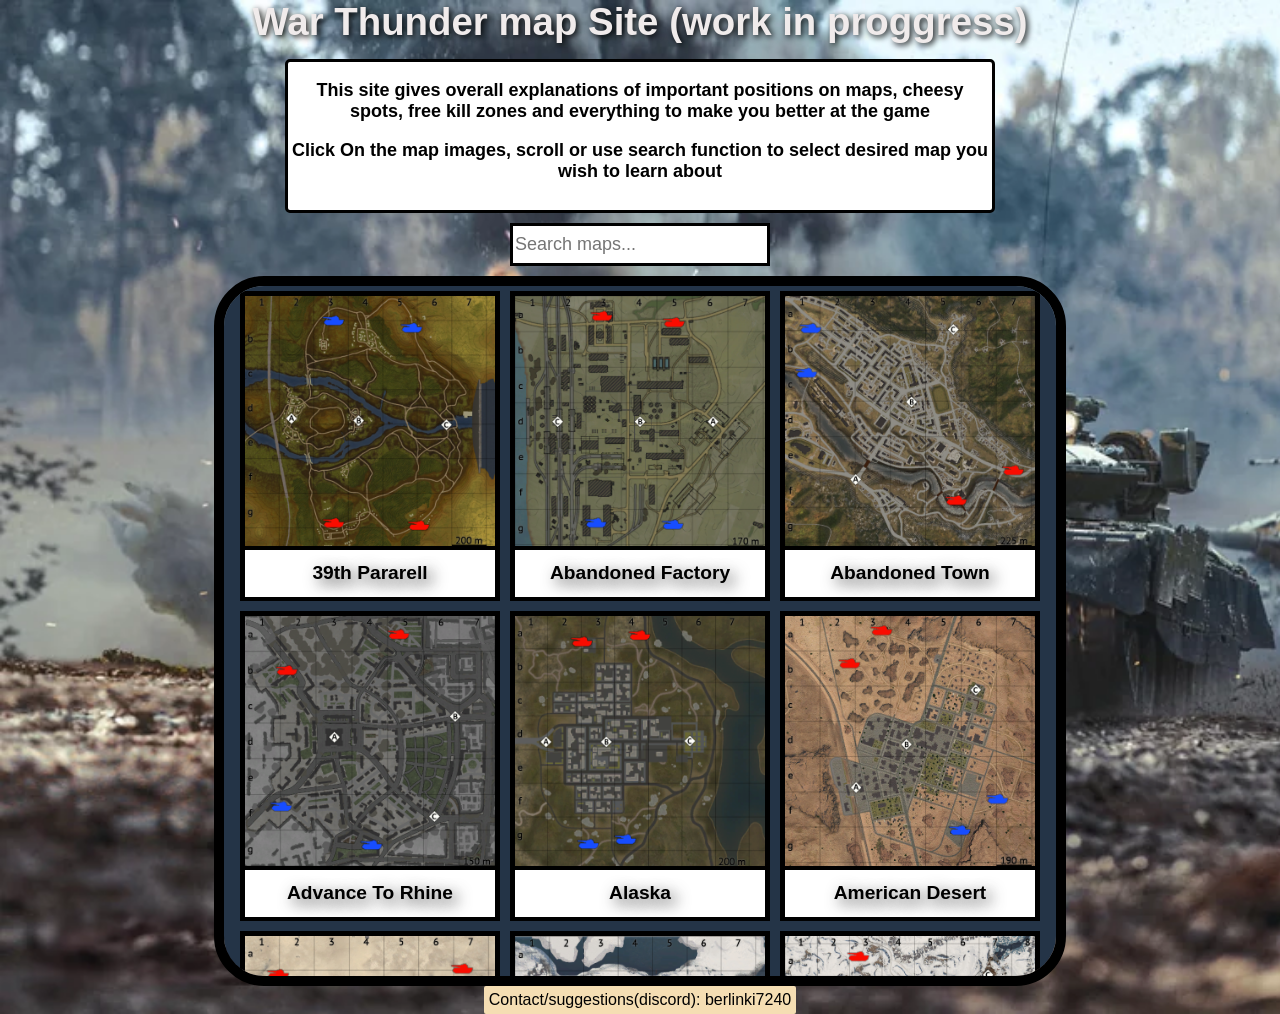
==== commit 92687d12: "Add files via upload" ====
--- a/index.html
+++ b/index.html
@@ -15,7 +15,7 @@
         <p>Click On the map images, scroll or use search function to select desired map you wish to learn about</p>
     </nav>
     <div id="searchDiv">
-        <p>Search:</p><input type="text" id="searchInput" placeholder="Search maps..." onkeyup="searchMaps()">
+        <input type="text" id="searchInput" placeholder="Search maps..." onkeyup="searchMaps()">
         <script>
     function searchMaps() {
     const input = document.getElementById('searchInput').value.toLowerCase();
--- a/style.css
+++ b/style.css
@@ -40,16 +40,18 @@
 }
 nav{
     color: black;
-    margin-bottom: 20px;
-    font-size: larger;
+    margin-bottom: 10px;
+    font-size: large;
     font-weight: 700;
     border: 3px solid black;
     background-color: white;
     margin-top: 15px;
-    padding: 5px;
+    padding-top: 0px;
+    padding-bottom: 10px;
     border-radius: 5px;
     text-align: center;
-    width: 400px;
+    width: 55%;
+    height: 20%px;
 }
 header{
     color: rgb(240, 235, 235);;
@@ -58,7 +60,7 @@
 }
 #wrapper{
     width: 65%;
-    height: 750px;
+    height: 690px;
     border: 10px solid black;
     border-radius: 50px;
     overflow: hidden;
@@ -88,13 +90,14 @@
 #searchDiv{
     text-align: center;
     font-size: larger;
-    padding-bottom: 20px;
+    padding-bottom: 10px;
 
 }
 input{
     width: 250px;
     height: 35px;
     font-size: large;
+    border: 3px solid black;
 }
 #searchDiv p{
     color: white;
@@ -105,10 +108,10 @@
     text-decoration: none;
 }
 .flexbox {
-    transition: 0.2s, 0.2s;  
+    transition: 0.2s,0.2s;  
     cursor: pointer;
 }
 .flexbox:hover {
     transform: scale(1.05);
     box-shadow: 0 8px 25px rgba(0, 0, 0, 0.5);
-}+}
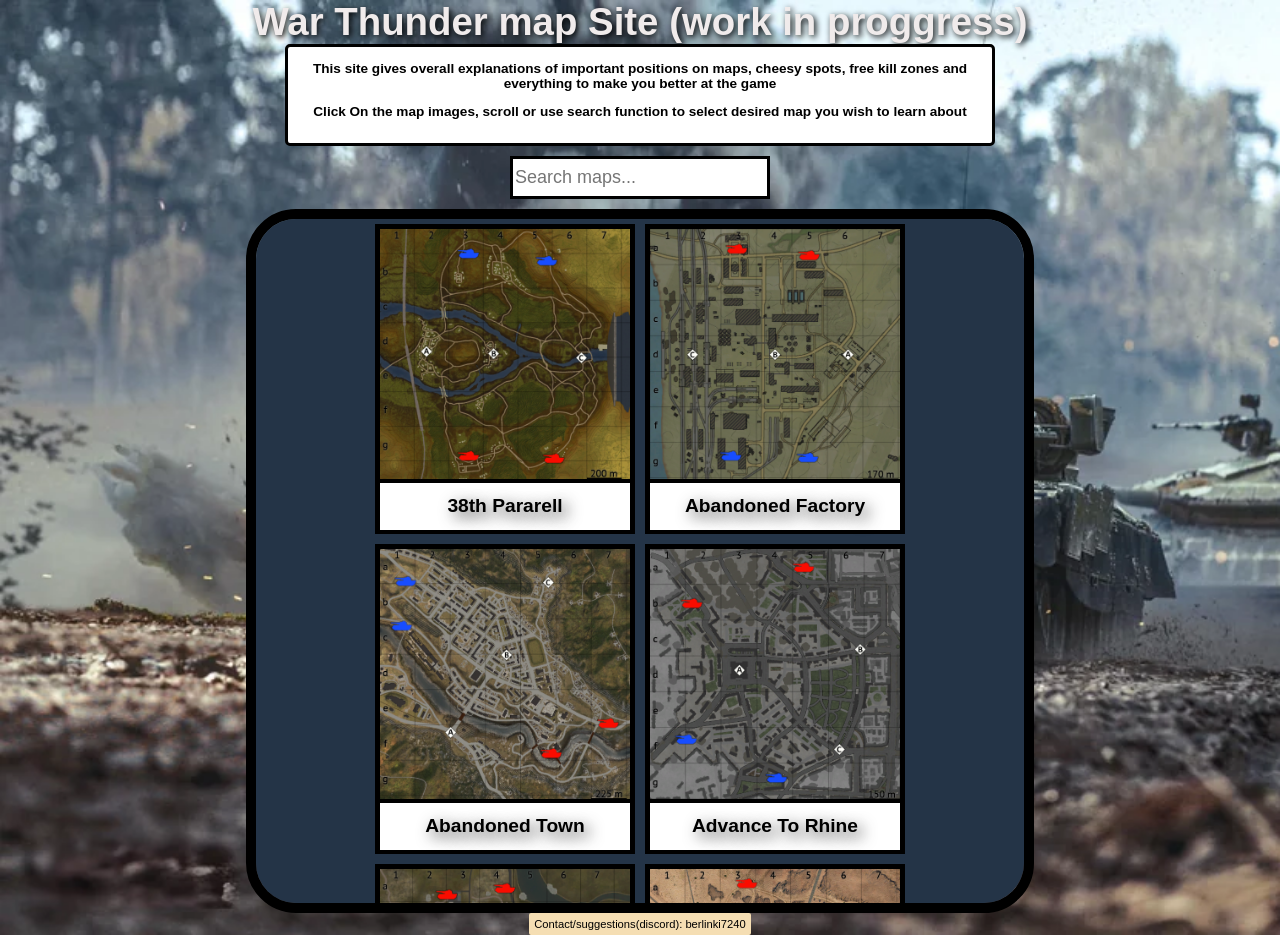
==== commit 1a7a5b3b: "Add files via upload" ====
--- a/index.html
+++ b/index.html
@@ -35,10 +35,10 @@
         </div>
     <div id="wrapper">
         <main>
-            <a href="">
+            <a href="guides\38th\38th.html">
             <div class="flexbox">
                 <img src="images/38thPararrel.png" alt="38thPararrel">
-                <h1>39th Pararell</h1>
+                <h1>38th Pararell</h1>
             </div>
             </a>
             <a href="">
--- a/style.css
+++ b/style.css
@@ -41,17 +41,17 @@
 nav{
     color: black;
     margin-bottom: 10px;
-    font-size: large;
+    font-size: 85%;
     font-weight: 700;
     border: 3px solid black;
     background-color: white;
-    margin-top: 15px;
+    margin-top: 0px;
     padding-top: 0px;
     padding-bottom: 10px;
     border-radius: 5px;
     text-align: center;
     width: 55%;
-    height: 20%px;
+    height: 10%;
 }
 header{
     color: rgb(240, 235, 235);;
@@ -59,8 +59,8 @@
     text-shadow: 2px 2px 6px rgba(0, 0, 0, 1);
 }
 #wrapper{
-    width: 65%;
-    height: 690px;
+    width: 60%;
+    height: 684px;
     border: 10px solid black;
     border-radius: 50px;
     overflow: hidden;
@@ -69,6 +69,7 @@
     background-color: wheat;
     border: 5px solid wheat;
     border-radius: 2px;
+    font-size: 70%;
 }
 
 main h1,h2,h3{
